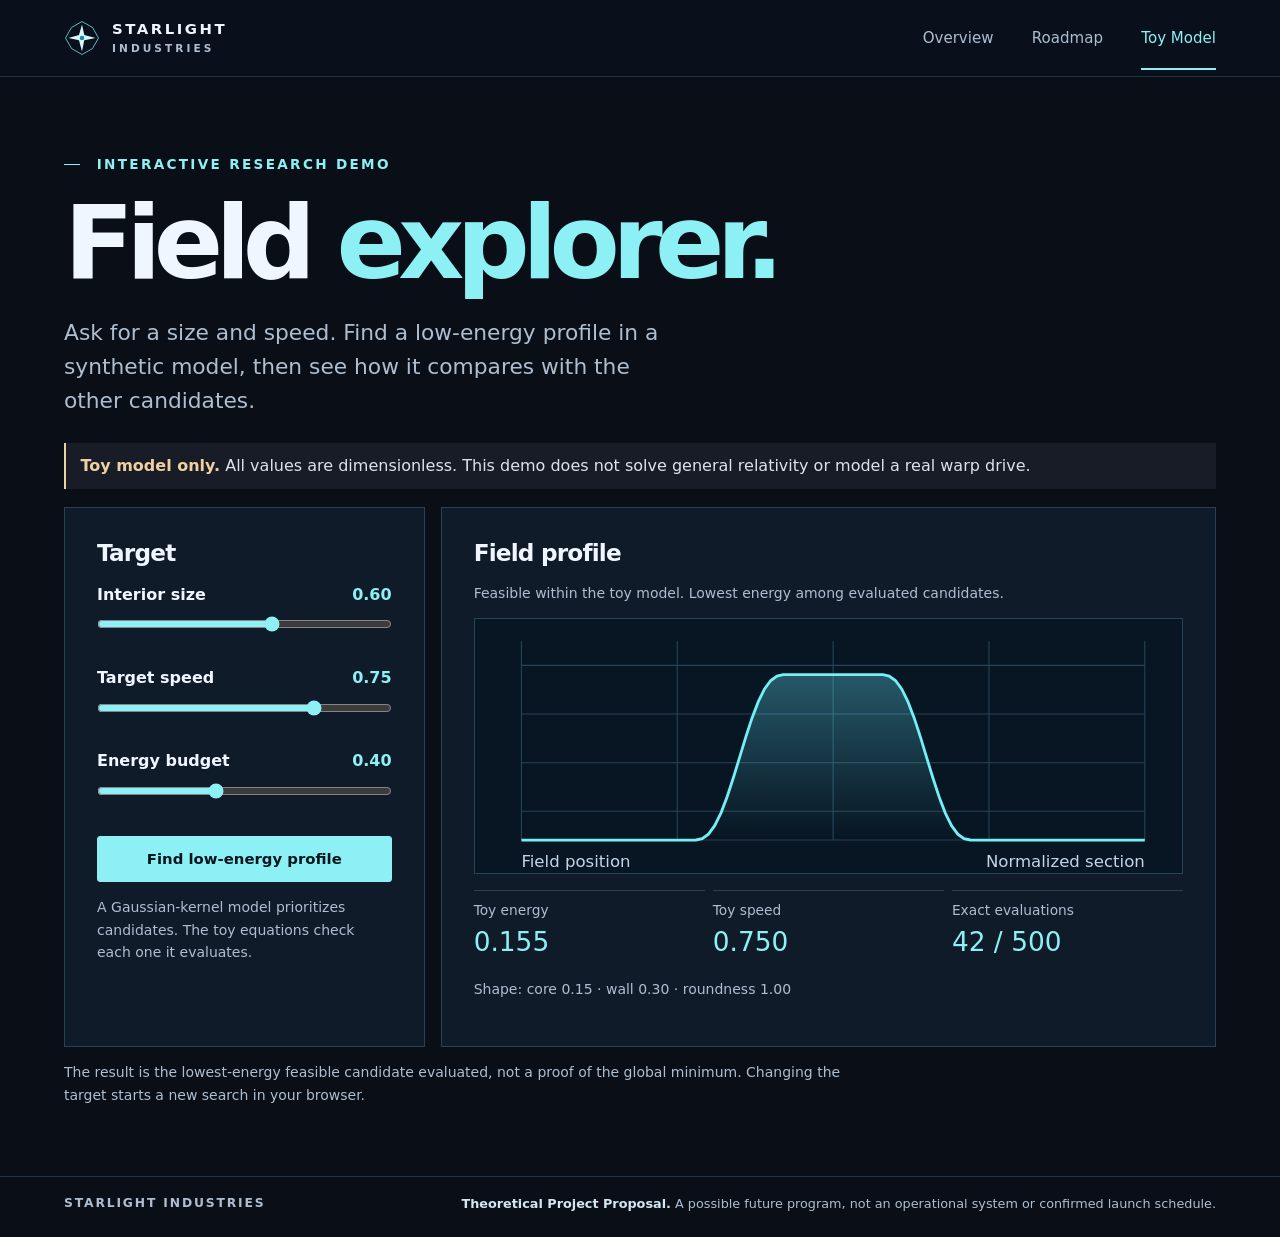
==== docs/toy.html @ dad1094a "Publish Starlight Industries concept site" ====
<!doctype html><html lang="en"><head><meta charset="utf-8"><meta name="viewport" content="width=device-width, initial-scale=1"><meta name="theme-color" content="#090e17"><meta name="description" content="Starlight Industries, a theoretical project proposal for advanced spaceflight."><title>Toy Model | Starlight Industries</title><link rel="icon" href="mark.svg"><link rel="stylesheet" href="style.css"></head>
 <body><a class="skip" href="#main">Skip to content</a><header class="sitebar"><div class="frame bar"><a class="brand" href="index.html"><img src="mark.svg" alt="" width="36" height="36"><span>STARLIGHT<small>INDUSTRIES</small></span></a><nav aria-label="Main navigation"><a href="index.html">Overview</a><a href="roadmap.html">Roadmap</a><a href="toy.html" aria-current="page">Toy Model</a></nav></div></header><main id="main">
<section class="frame inner"><p class="eyebrow"><span></span> Interactive research demo</p><h1>Field <em>explorer.</em></h1><p class="lede">Ask for a size and speed. Find a low-energy profile in a synthetic model, then see how it compares with the other candidates.</p>
<div class="notice" id="toy-disclaimer"><strong>Toy model only.</strong> All values are dimensionless. This demo does not solve general relativity or model a real warp drive.</div>
<div class="laboratory"><form id="controls" class="panel" aria-describedby="toy-disclaimer"><h2>Target</h2>
<label for="size">Interior size <output id="size-value" for="size">0.60</output></label><input id="size" name="size" type="range" min="0" max="1" step=".01" value=".6">
<label for="speed">Target speed <output id="speed-value" for="speed">0.75</output></label><input id="speed" name="speed" type="range" min="0" max="1" step=".01" value=".75">
<label for="budget">Energy budget <output id="budget-value" for="budget">0.40</output></label><input id="budget" name="budget" type="range" min="0" max="1" step=".01" value=".4">
<button class="button" type="submit">Find low-energy profile</button><p class="hint">A Gaussian-kernel model prioritizes candidates. The toy equations check each one it evaluates.</p></form>
<section class="panel results" aria-labelledby="result-title"><h2 id="result-title">Field profile</h2><p id="status" role="status">Ready to evaluate.</p><svg id="plot" viewBox="0 0 640 230" role="img" aria-label="Synthetic field profile through a horizontal section"><defs><linearGradient id="trace-fill" x2="0" y2="1"><stop stop-color="#65e7fa" stop-opacity=".32"/><stop offset="1" stop-color="#65e7fa" stop-opacity="0"/></linearGradient></defs><path class="gridlines" d="M42 42H606M42 86H606M42 130H606M42 174H606M42 200H606M42 20V200M183 20V200M324 20V200M465 20V200M606 20V200"/><path id="area" fill="url(#trace-fill)"/><path id="trace" fill="none" stroke="#72f0f7" stroke-width="2.8" vector-effect="non-scaling-stroke"/><text x="42" y="224">Field position</text><text x="606" y="224" text-anchor="end">Normalized section</text></svg>
<dl class="readout"><div><dt>Toy energy</dt><dd id="energy">–</dd></div><div><dt>Toy speed</dt><dd id="result-speed">–</dd></div><div><dt>Exact evaluations</dt><dd id="evaluated">–</dd></div></dl><p class="hint" id="shape"></p></section></div>
<p class="hint method">The result is the lowest-energy feasible candidate evaluated, not a proof of the global minimum. Changing the target starts a new search in your browser.</p></section></main><footer><div class="frame bottom"><span class="small-brand">STARLIGHT INDUSTRIES</span><small><strong>Theoretical Project Proposal.</strong> A possible future program, not an operational system or confirmed launch schedule.</small></div></footer><script src="toy.js" defer></script><script src="interface.js" defer></script></body></html>
---- docs/style.css ----
:root{color-scheme:dark;--bg:#090e17;--surface:#101b2a;--line:#294154;--text:#f0f6ff;--muted:#aebed0;--aqua:#8cf0f4;--gold:#efd1a1;--margin:clamp(1.15rem,5vw,4.8rem)}*{box-sizing:border-box}html{scroll-behavior:smooth}body{margin:0;background:var(--bg);color:var(--text);font:1rem/1.6 system-ui,-apple-system,BlinkMacSystemFont,"Segoe UI",sans-serif;min-height:100vh;display:flex;flex-direction:column}main{flex:1}a{color:inherit;text-decoration:none}a:hover{color:var(--aqua)}:focus-visible{outline:2px solid var(--aqua);outline-offset:5px}.frame{width:min(calc(100% - 2*var(--margin)),1320px);margin:auto}.sitebar{border-bottom:1px solid #213347;background:#0a101b}.bar{display:flex;justify-content:space-between;align-items:center;min-height:76px;gap:1rem}.brand{display:flex;align-items:center;gap:.75rem;font-weight:750;letter-spacing:.17em;font-size:.93rem;line-height:1.04;white-space:nowrap}.brand small{display:block;font-size:.66rem;letter-spacing:.29em;color:var(--muted);margin-top:.32rem}.bar nav{display:flex;gap:clamp(.85rem,3vw,2.75rem);font-size:.94rem}.bar nav a{display:flex;align-items:center;min-height:64px;position:relative;color:var(--muted);white-space:nowrap}.bar nav a:hover,.bar nav [aria-current]{color:var(--aqua)}.bar nav [aria-current]:after{content:"";position:absolute;height:2px;left:0;right:0;bottom:0;background:var(--aqua)}.skip{position:absolute;transform:translateY(-140%);z-index:10;background:var(--surface);padding:.5rem}.skip:focus{transform:none}.hero{overflow:hidden;background:radial-gradient(ellipse at 90% 45%,#142840,transparent 70%);border-bottom:1px solid #223346}.hero-grid{display:grid;grid-template-columns:1fr 1.18fr;gap:clamp(1rem,5vw,5rem);align-items:center;padding:clamp(2.6rem,6vw,6rem) 0}.eyebrow{font-size:.85rem;letter-spacing:.17em;text-transform:uppercase;color:var(--aqua);font-weight:680;margin:0 0 1rem}.eyebrow span{display:inline-block;width:1rem;height:1px;background:var(--aqua);margin:0 .6rem .22rem 0}.hero h1,.inner h1{font-weight:615;line-height:.99;letter-spacing:-.075em;font-size:clamp(4rem,8.3vw,8.6rem);margin:0 0 1.45rem}.hero h1 em,.inner h1 em{font-style:normal;color:var(--aqua)}.lede{color:var(--muted);font-size:clamp(1.1rem,1.7vw,1.4rem);max-width:38rem;line-height:1.55;margin:0 0 1.6rem}.actions{display:flex;gap:.8rem;flex-wrap:wrap}.button{display:inline-flex;align-items:center;justify-content:center;min-height:46px;padding:.63rem 1.12rem;border:1px solid var(--aqua);background:var(--aqua);color:#07151f;font:700 .93rem/1.4 system-ui;border-radius:3px;cursor:pointer}.button:hover{background:#b1fbff;color:#07151f}.button.secondary{color:var(--text);background:transparent;border-color:#47687c}.button.secondary:hover{color:var(--aqua);border-color:var(--aqua)}.hero-art{margin:0;border:1px solid var(--line);background:#090f1c;overflow:hidden}.hero-art img{display:block;width:100%;height:auto}.hero-art figcaption{display:flex;justify-content:space-between;align-items:center;gap:.8rem;padding:.75rem 1rem;color:var(--aqua);border-top:1px solid var(--line);font-size:.83rem;letter-spacing:.12em}.hero-art small{color:var(--muted);font-size:.8rem;letter-spacing:0}.band{display:grid;grid-template-columns:1fr 1.35fr .95fr;gap:clamp(1.2rem,3.1vw,3rem);align-items:center;padding:2.6rem 0 3.8rem}.band h2,.road h2,.panel h2{margin:0;line-height:1.12;letter-spacing:-.035em;font-size:clamp(1.5rem,3vw,2.55rem)}.band>p,.road p{color:var(--muted);max-width:38rem}.date-panel{border:1px solid var(--line);padding:1rem 1.2rem;display:grid;align-content:center;background:linear-gradient(120deg,#102130,#11182a)}.date-panel:hover{border-color:var(--aqua)}.date-panel span{font-size:.92rem;color:var(--text)}.date-panel strong{font-size:clamp(2.6rem,5vw,4.2rem);line-height:1.2;color:var(--gold)}.date-panel small{color:var(--muted)}.inner{padding:clamp(2.7rem,6vw,5.6rem) 0 3.5rem}.inner h1{font-size:clamp(3.3rem,8vw,7rem)}.road{border-left:1px solid #385264;margin-top:2.3rem;max-width:64rem}.road>div{position:relative;padding:1.2rem 1.7rem 1.5rem;border-bottom:1px solid #25384b}.road>div:before{content:"";width:.55rem;height:.55rem;left:-.31rem;top:1.65rem;position:absolute;background:var(--aqua);transform:rotate(45deg)}.road>div span{display:block;margin-bottom:.55rem;color:var(--aqua);font-size:.85rem;letter-spacing:.13em;text-transform:uppercase}.road p{margin:.6rem 0 0}.road .milestone{background:linear-gradient(105deg,#213349,#101923)}.road .milestone span{color:var(--gold)}.notice{border-left:2px solid var(--gold);padding:.65rem .9rem;background:#181c27;color:#dce3ee;margin:1.5rem 0 1.1rem}.notice strong{color:var(--gold)}.laboratory{display:grid;grid-template-columns:minmax(235px,1fr) minmax(0,2.15fr);gap:1rem}.panel{min-width:0;background:var(--surface);border:1px solid var(--line);padding:clamp(1rem,2.6vw,2rem)}.panel h2{font-size:1.45rem;margin-bottom:1rem}.panel label{display:flex;justify-content:space-between;gap:.5rem;margin-top:1rem;font-weight:620}.panel output{color:var(--aqua);font-variant-numeric:tabular-nums}.panel input{width:100%;accent-color:var(--aqua);min-height:34px;margin:0}.panel button{width:100%;margin-top:1.3rem}.hint,#status{color:var(--muted);font-size:.875rem}.results svg{width:100%;height:auto;display:block;background:#081522;border:1px solid #244458}.gridlines{stroke:#244458;stroke-width:1;fill:none}.results text{font:15px system-ui;fill:#c2d6e9}.readout{display:grid;grid-template-columns:repeat(3,minmax(0,1fr));gap:.5rem;margin:1rem 0 0}.readout div{border-top:1px solid var(--line);padding-top:.5rem}.readout dt{color:var(--muted);font-size:.86rem}.readout dd{margin:0;color:var(--aqua);font-variant-numeric:tabular-nums;font-size:clamp(1.05rem,2.2vw,1.65rem)}.method{max-width:50rem}footer{border-top:1px solid #203144;background:#090e17}.bottom{display:flex;gap:1rem;justify-content:space-between;padding:1.1rem 0 1.4rem;color:var(--muted)}.small-brand{font-size:.77rem;font-weight:650;letter-spacing:.15em}.bottom small{font-size:.8rem}.bottom strong{color:#d5e5f4}@media(max-width:790px){.hero-grid,.laboratory{grid-template-columns:1fr}.hero h1 br{display:none}.hero-art{max-width:39rem}.band{grid-template-columns:1fr 1fr}.band>.date-panel{grid-column:1/-1}.bottom{display:grid;gap:.3rem}}@media(max-width:460px){.bar{flex-direction:column;align-items:flex-start;gap:0;padding-top:.75rem}.bar nav{gap:1.32rem}.bar nav a{min-height:48px}.brand img{width:28px;height:28px}.hero h1{font-size:3.45rem}.hero-grid{padding-top:2.4rem}.hero-art figcaption{flex-wrap:wrap;gap:.2rem}.band{grid-template-columns:1fr}.band>p{margin:0}.readout dt{font-size:.78rem}}@media(prefers-reduced-motion:reduce){html{scroll-behavior:auto}}
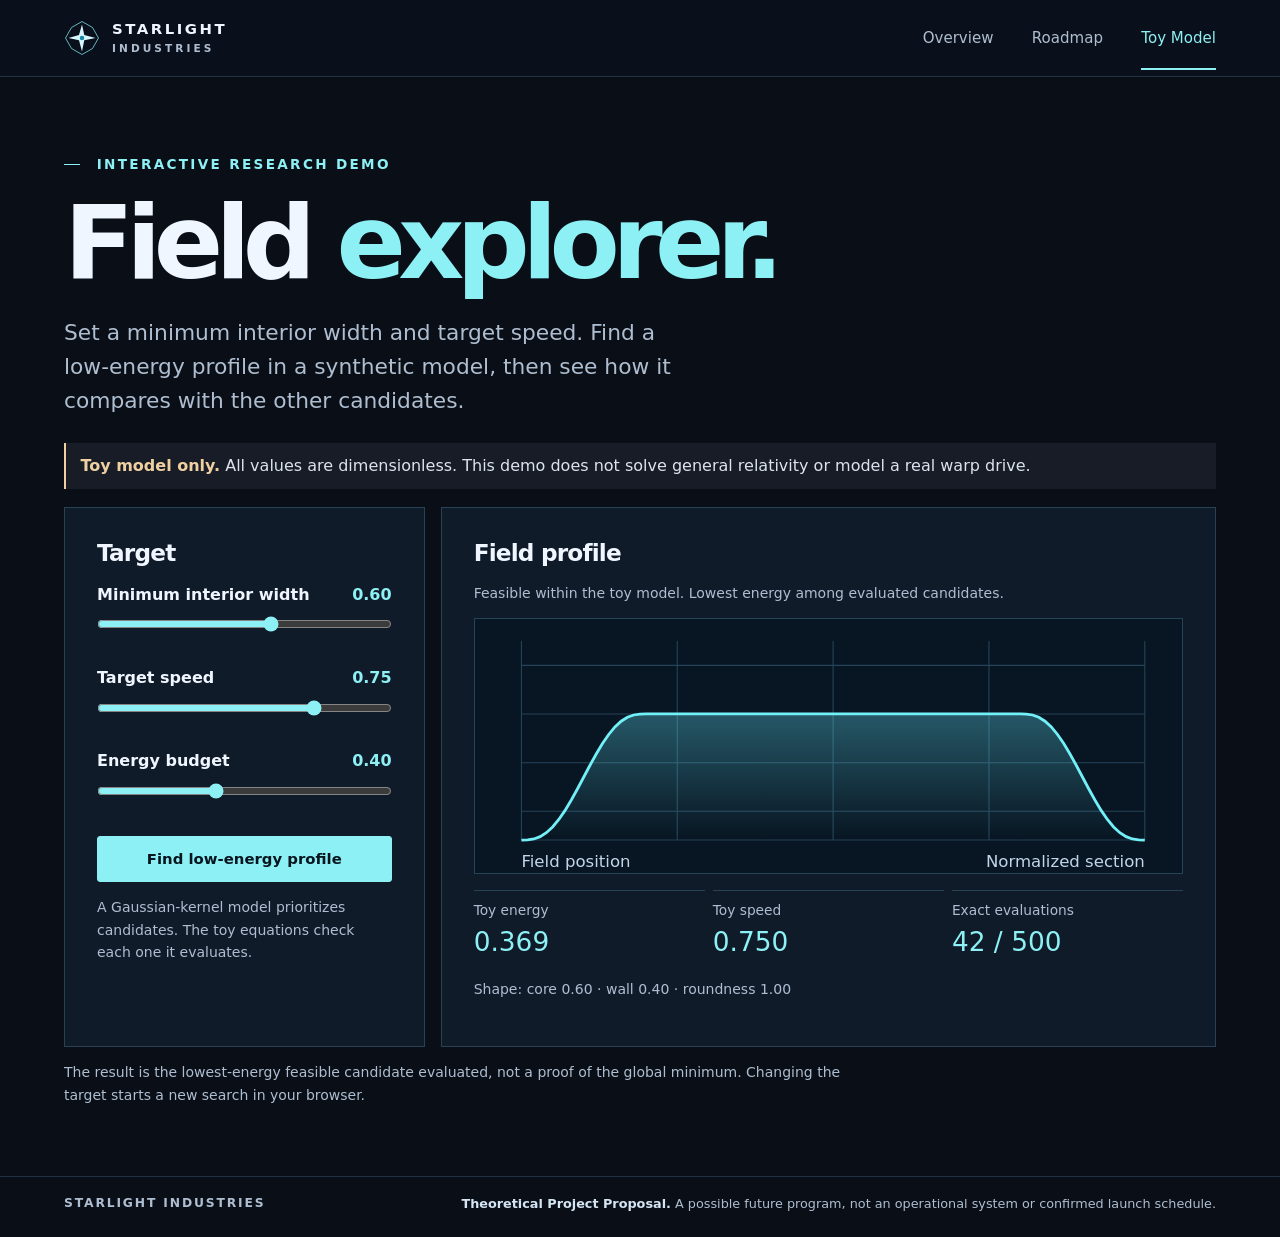
==== commit 042b0bbb: "Respect interior-width targets in the synthetic explorer" ====
--- a/docs/toy.html
+++ b/docs/toy.html
@@ -1,9 +1,9 @@
 <!doctype html><html lang="en"><head><meta charset="utf-8"><meta name="viewport" content="width=device-width, initial-scale=1"><meta name="theme-color" content="#090e17"><meta name="description" content="Starlight Industries, a theoretical project proposal for advanced spaceflight."><title>Toy Model | Starlight Industries</title><link rel="icon" href="mark.svg"><link rel="stylesheet" href="style.css"></head>
  <body><a class="skip" href="#main">Skip to content</a><header class="sitebar"><div class="frame bar"><a class="brand" href="index.html"><img src="mark.svg" alt="" width="36" height="36"><span>STARLIGHT<small>INDUSTRIES</small></span></a><nav aria-label="Main navigation"><a href="index.html">Overview</a><a href="roadmap.html">Roadmap</a><a href="toy.html" aria-current="page">Toy Model</a></nav></div></header><main id="main">
-<section class="frame inner"><p class="eyebrow"><span></span> Interactive research demo</p><h1>Field <em>explorer.</em></h1><p class="lede">Ask for a size and speed. Find a low-energy profile in a synthetic model, then see how it compares with the other candidates.</p>
+<section class="frame inner"><p class="eyebrow"><span></span> Interactive research demo</p><h1>Field <em>explorer.</em></h1><p class="lede">Set a minimum interior width and target speed. Find a low-energy profile in a synthetic model, then see how it compares with the other candidates.</p>
 <div class="notice" id="toy-disclaimer"><strong>Toy model only.</strong> All values are dimensionless. This demo does not solve general relativity or model a real warp drive.</div>
 <div class="laboratory"><form id="controls" class="panel" aria-describedby="toy-disclaimer"><h2>Target</h2>
-<label for="size">Interior size <output id="size-value" for="size">0.60</output></label><input id="size" name="size" type="range" min="0" max="1" step=".01" value=".6">
+<label for="size">Minimum interior width <output id="size-value" for="size">0.60</output></label><input id="size" name="size" type="range" min="0.01" max="1" step=".01" value=".6">
 <label for="speed">Target speed <output id="speed-value" for="speed">0.75</output></label><input id="speed" name="speed" type="range" min="0" max="1" step=".01" value=".75">
 <label for="budget">Energy budget <output id="budget-value" for="budget">0.40</output></label><input id="budget" name="budget" type="range" min="0" max="1" step=".01" value=".4">
 <button class="button" type="submit">Find low-energy profile</button><p class="hint">A Gaussian-kernel model prioritizes candidates. The toy equations check each one it evaluates.</p></form>
